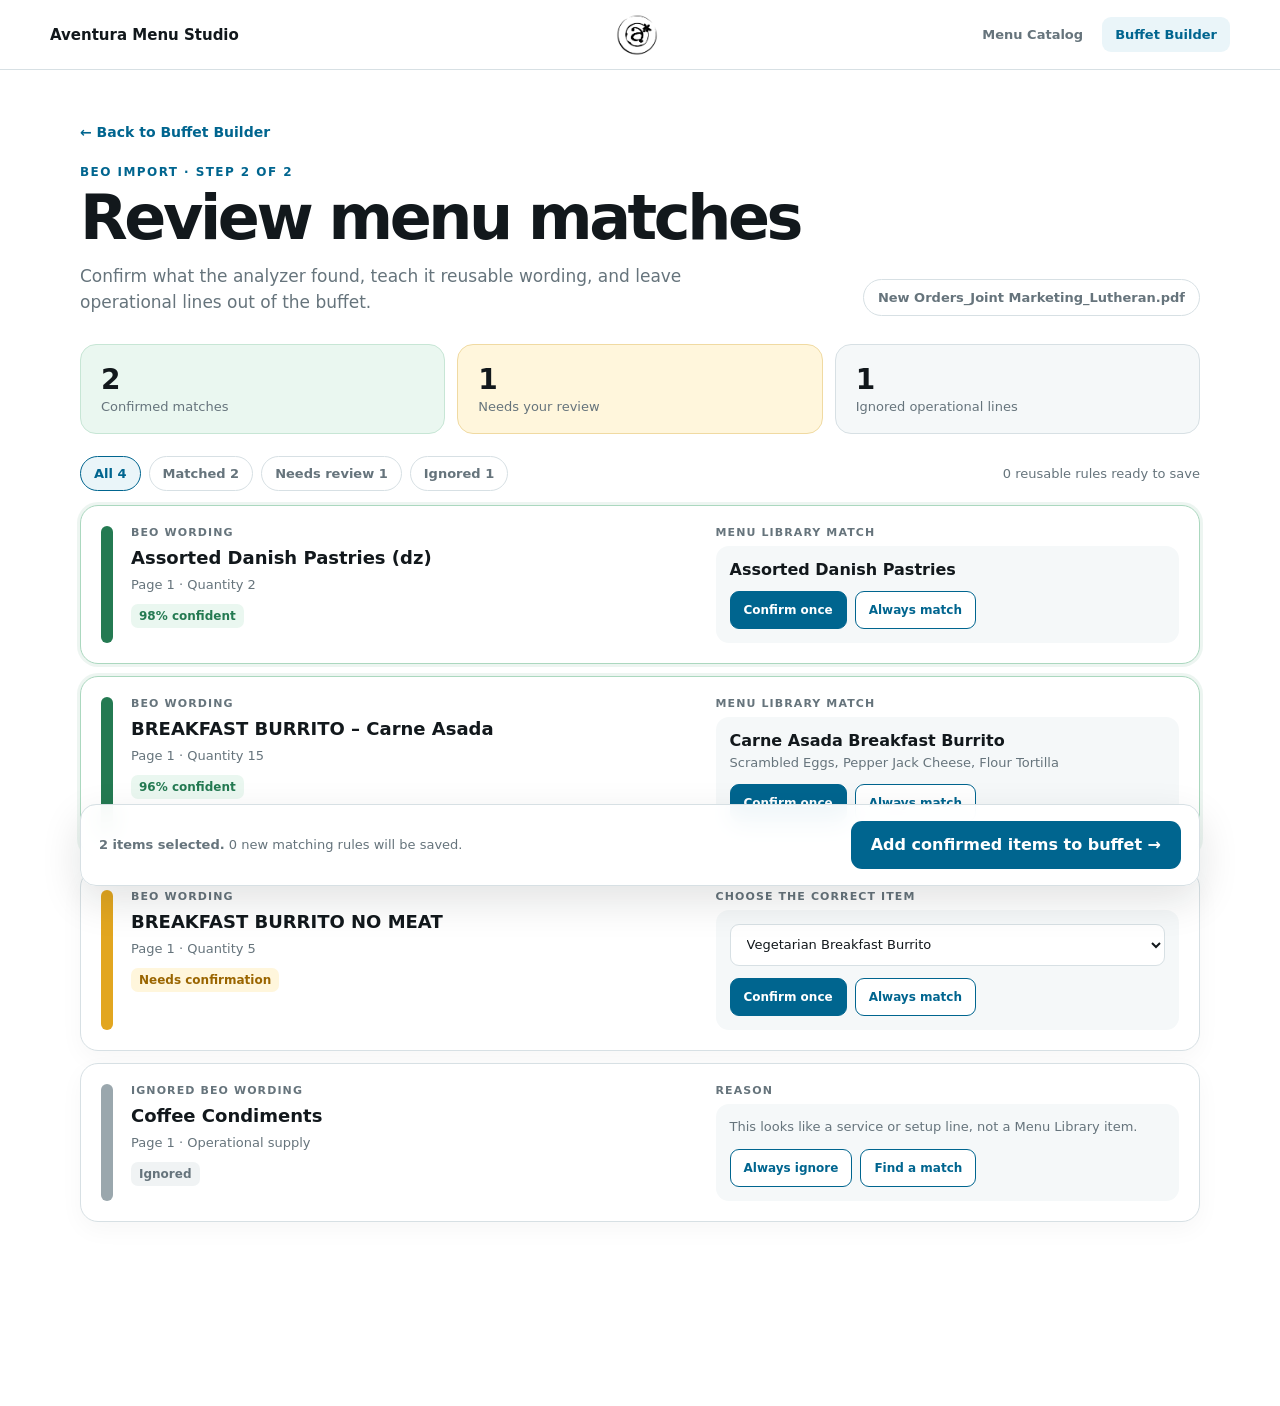
==== beo-learning-example.html @ 434802f7 "Add BEO review and improve menu matching" ====
<!doctype html>
<html lang="en">
<head>
  <meta charset="utf-8">
  <meta name="viewport" content="width=device-width, initial-scale=1">
  <title>BEO Match Review Concept</title>
  <style>
    :root{--blue:#00658f;--blue-dark:#004f70;--blue-soft:#eaf5f9;--ink:#12181c;--muted:#66747c;--line:#d7e0e4;--canvas:#f5f8f9;--green:#247a52;--green-soft:#eaf7f0;--amber:#9a6500;--amber-soft:#fff6dc;--gray-soft:#f0f3f4}
    *{box-sizing:border-box}body{margin:0;background:#fff;color:var(--ink);font-family:Inter,ui-sans-serif,system-ui,-apple-system,BlinkMacSystemFont,"Segoe UI",sans-serif}
    button,select,input{font:inherit}.site-nav{position:relative;min-height:70px;padding:0 max(24px,calc((100% - 1180px)/2));display:flex;align-items:center;justify-content:space-between;border-bottom:1px solid var(--line)}
    .brand{font-size:15px;font-weight:750}.logo{position:absolute;left:calc(50% - 3px);top:50%;width:52px;height:52px;transform:translate(-50%,-50%)}.logo img{width:100%;height:100%;object-fit:contain;filter:brightness(0)}
    .nav-links{display:flex;gap:6px}.nav-links span{padding:10px 13px;border-radius:9px;color:var(--muted);font-size:13px;font-weight:650}.nav-links .active{background:var(--blue-soft);color:var(--blue)}
    main{width:min(1120px,calc(100% - 40px));margin:0 auto;padding:52px 0 80px}.back{display:inline-flex;align-items:center;gap:8px;color:var(--blue);font-size:14px;font-weight:700;text-decoration:none}
    .hero{display:flex;justify-content:space-between;align-items:flex-end;gap:30px;margin:24px 0 28px}.eyebrow{margin:0 0 8px;color:var(--blue);font-size:12px;font-weight:800;letter-spacing:.12em}.hero h1{margin:0;font-size:clamp(38px,5vw,62px);line-height:1;letter-spacing:-.055em}.hero-copy{max-width:620px;margin:14px 0 0;color:var(--muted);font-size:17px;line-height:1.55}
    .file-chip{flex:0 0 auto;padding:10px 14px;border:1px solid var(--line);border-radius:999px;background:#fff;color:var(--muted);font-size:13px;font-weight:650}
    .summary{display:grid;grid-template-columns:repeat(3,1fr);gap:12px;margin-bottom:22px}.summary-card{padding:18px 20px;border:1px solid var(--line);border-radius:16px;background:var(--canvas)}.summary-card strong{display:block;font-size:28px;letter-spacing:-.04em}.summary-card span{color:var(--muted);font-size:13px}.summary-card.green{background:var(--green-soft);border-color:#c7e6d5}.summary-card.amber{background:var(--amber-soft);border-color:#f0daa2}
    .toolbar{display:flex;align-items:center;justify-content:space-between;gap:16px;margin-bottom:14px}.filters{display:flex;gap:8px;flex-wrap:wrap}.filter{padding:9px 13px;border:1px solid var(--line);border-radius:999px;background:#fff;color:var(--muted);font-size:13px;font-weight:700;cursor:pointer}.filter.active{border-color:var(--blue);background:var(--blue-soft);color:var(--blue)}.learned{color:var(--muted);font-size:13px}
    .review-list{display:grid;gap:12px}.review-card{display:grid;grid-template-columns:12px minmax(0,1.1fr) minmax(260px,.9fr);gap:18px;padding:20px;border:1px solid var(--line);border-radius:18px;background:#fff;box-shadow:0 8px 24px rgba(18,24,28,.035)}.status-bar{border-radius:999px;background:var(--green)}.review-card.needs-review .status-bar{background:#e2a620}.review-card.ignored .status-bar{background:#9aa7ad}
    .source-label,.match-label{margin:0 0 7px;color:var(--muted);font-size:11px;font-weight:800;letter-spacing:.1em;text-transform:uppercase}.source-text{font-size:18px;font-weight:760;line-height:1.3}.source-meta{margin-top:8px;color:var(--muted);font-size:13px}.confidence{display:inline-flex;margin-top:12px;padding:5px 8px;border-radius:7px;background:var(--green-soft);color:var(--green);font-size:12px;font-weight:750}.needs-review .confidence{background:var(--amber-soft);color:var(--amber)}.ignored .confidence{background:var(--gray-soft);color:var(--muted)}
    .match-box{padding:14px;border-radius:13px;background:var(--canvas)}.match-title{font-weight:760}.match-description{margin-top:4px;color:var(--muted);font-size:13px;line-height:1.4}.match-actions{display:flex;gap:8px;margin-top:12px}.btn{min-height:38px;padding:0 13px;border-radius:9px;border:1px solid var(--blue);background:#fff;color:var(--blue);font-size:12px;font-weight:760;cursor:pointer}.btn.primary{background:var(--blue);color:#fff}.btn:hover{border-color:var(--blue-dark)}
    select{width:100%;height:42px;padding:0 12px;border:1px solid var(--line);border-radius:9px;background:#fff;color:var(--ink);font-size:13px}.ignore-copy{color:var(--muted);font-size:13px;line-height:1.45}.rule-note{display:none;margin-top:9px;color:var(--green);font-size:12px;font-weight:700}.review-card.learned-rule .rule-note{display:block}.review-card.is-confirmed{border-color:#abd8bf;box-shadow:0 0 0 3px rgba(36,122,82,.08)}.btn:disabled{border-color:#c7e6d5;background:var(--green-soft);color:var(--green);cursor:default}
    .footer-actions{position:sticky;bottom:14px;display:flex;align-items:center;justify-content:space-between;gap:20px;margin-top:22px;padding:16px 18px;border:1px solid var(--line);border-radius:16px;background:rgba(255,255,255,.94);box-shadow:0 15px 40px rgba(18,24,28,.12);backdrop-filter:blur(12px)}.footer-actions p{margin:0;color:var(--muted);font-size:13px}.add-button{min-height:48px;padding:0 20px;border:0;border-radius:11px;background:var(--blue);color:#fff;font-weight:760;cursor:pointer}.toast{position:fixed;top:84px;left:50%;z-index:20;padding:11px 16px;border-radius:10px;background:var(--ink);color:#fff;font-size:13px;font-weight:700;opacity:0;transform:translate(-50%,-10px);pointer-events:none;transition:.2s}.toast.show{opacity:1;transform:translate(-50%,0)}
    @media(max-width:760px){.site-nav{padding:12px 18px;align-items:flex-start;flex-direction:column;gap:8px}.logo{display:none}.nav-links{width:100%;overflow-x:auto}.nav-links span{padding:8px 10px}.hero{display:block;margin-top:20px}.file-chip{display:inline-block;margin-top:16px}.summary{grid-template-columns:1fr}.toolbar{align-items:flex-start;flex-direction:column}.review-card{grid-template-columns:8px 1fr;padding:15px;gap:12px}.review-card>.match{grid-column:2}.match-actions{flex-direction:column}.btn{width:100%}.footer-actions{align-items:stretch;flex-direction:column}.add-button{width:100%}}
  </style>
</head>
<body>
  <nav class="site-nav" aria-label="Main navigation">
    <span class="brand">Aventura Menu Studio</span>
    <a class="logo" href="index.html" aria-label="Aventura Menu Studio home"><img src="aventura-main-logo.png" alt=""></a>
    <div class="nav-links"><span>Menu Catalog</span><span class="active">Buffet Builder</span></div>
  </nav>
  <main>
    <a class="back" href="buffet-groups.html">← Back to Buffet Builder</a>
    <section class="hero">
      <div><p class="eyebrow">BEO IMPORT · STEP 2 OF 2</p><h1>Review menu matches</h1><p class="hero-copy">Confirm what the analyzer found, teach it reusable wording, and leave operational lines out of the buffet.</p></div>
      <div class="file-chip" id="reviewFileName">New Orders_Joint Marketing_Lutheran.pdf</div>
    </section>
    <section class="summary" aria-label="Import summary">
      <div class="summary-card green"><strong id="confirmedCount">2</strong><span>Confirmed matches</span></div>
      <div class="summary-card amber"><strong id="reviewCount">1</strong><span>Needs your review</span></div>
      <div class="summary-card"><strong id="ignoredCount">1</strong><span>Ignored operational lines</span></div>
    </section>
    <div class="toolbar">
      <div class="filters"><button class="filter active" data-filter="all">All 4</button><button class="filter" data-filter="matched">Matched 2</button><button class="filter" data-filter="needs-review">Needs review 1</button><button class="filter" data-filter="ignored">Ignored 1</button></div>
      <span class="learned"><span id="ruleCount">0</span> reusable rules ready to save</span>
    </div>
    <section class="review-list" id="reviewList">
      <article class="review-card matched"><div class="status-bar"></div><div><p class="source-label">BEO wording</p><div class="source-text">Assorted Danish Pastries (dz)</div><div class="source-meta">Page 1 · Quantity 2</div><span class="confidence">98% confident</span></div><div class="match"><p class="match-label">Menu Library match</p><div class="match-box"><div class="match-title">Assorted Danish Pastries</div><div class="match-actions"><button class="btn primary confirm">Confirm once</button><button class="btn learn">Always match</button></div><div class="rule-note">✓ Future BEOs will use this match automatically</div></div></div></article>
      <article class="review-card matched"><div class="status-bar"></div><div><p class="source-label">BEO wording</p><div class="source-text">BREAKFAST BURRITO – Carne Asada</div><div class="source-meta">Page 1 · Quantity 15</div><span class="confidence">96% confident</span></div><div class="match"><p class="match-label">Menu Library match</p><div class="match-box"><div class="match-title">Carne Asada Breakfast Burrito</div><div class="match-description">Scrambled Eggs, Pepper Jack Cheese, Flour Tortilla</div><div class="match-actions"><button class="btn primary confirm">Confirm once</button><button class="btn learn">Always match</button></div><div class="rule-note">✓ Future BEOs will use this match automatically</div></div></div></article>
      <article class="review-card needs-review"><div class="status-bar"></div><div><p class="source-label">BEO wording</p><div class="source-text">BREAKFAST BURRITO NO MEAT</div><div class="source-meta">Page 1 · Quantity 5</div><span class="confidence">Needs confirmation</span></div><div class="match"><p class="match-label">Choose the correct item</p><div class="match-box"><select aria-label="Suggested Menu Library match"><option>Vegetarian Breakfast Burrito</option><option>Vegan Breakfast Burrito</option><option>Carne Asada Breakfast Burrito</option></select><div class="match-actions"><button class="btn primary confirm">Confirm once</button><button class="btn learn">Always match</button></div><div class="rule-note">✓ Future BEOs will use this match automatically</div></div></div></article>
      <article class="review-card ignored"><div class="status-bar"></div><div><p class="source-label">Ignored BEO wording</p><div class="source-text">Coffee Condiments</div><div class="source-meta">Page 1 · Operational supply</div><span class="confidence">Ignored</span></div><div class="match"><p class="match-label">Reason</p><div class="match-box"><div class="ignore-copy">This looks like a service or setup line, not a Menu Library item.</div><div class="match-actions"><button class="btn learn-ignore">Always ignore</button><button class="btn">Find a match</button></div><div class="rule-note">✓ Future BEOs will ignore this wording</div></div></div></article>
    </section>
    <div class="footer-actions"><p><strong><span id="selectedCount">2</span> items selected.</strong> <span id="footerRuleCount">0</span> new matching rules will be saved.</p><button class="add-button" id="addConfirmedItems">Add confirmed items to buffet →</button></div>
  </main>
  <div class="toast" id="actionToast" role="status" aria-live="polite"></div>
  <script>
    const toast=document.getElementById('actionToast');
    const reviewList=document.getElementById('reviewList');
    const escapeHtml=value=>String(value??'').replace(/[&<>'"]/g,char=>({'&':'&amp;','<':'&lt;','>':'&gt;',"'":'&#39;','"':'&quot;'}[char]));
    const showToast=message=>{toast.textContent=message;toast.classList.add('show');clearTimeout(window.toastTimer);window.toastTimer=setTimeout(()=>toast.classList.remove('show'),1800)};
    const reviewData=JSON.parse(sessionStorage.getItem('beoReviewData')||'null');
    if(reviewData){
      document.getElementById('reviewFileName').textContent=reviewData.fileName;
      reviewList.innerHTML=reviewData.matches.map(match=>{
        const state=match.matched?'matched':match.bestScore>=45?'needs-review':'ignored';
        const options=(match.options||[]).map(option=>`<option value="${escapeHtml(option.title)}">${escapeHtml(option.title)} · ${option.score}%</option>`).join('');
        const matchPanel=state==='matched'
          ? `<div class="match-title">${escapeHtml(match.bestTitle)}</div><div class="match-actions"><button class="btn primary confirm">Confirmed ✓</button><button class="btn learn">Always match</button></div><div class="rule-note">✓ Future BEOs will use this match automatically</div>`
          : state==='needs-review'
            ? `<select aria-label="Suggested Menu Library match">${options}</select><div class="match-actions"><button class="btn primary confirm">Confirm once</button><button class="btn learn">Always match</button></div><div class="rule-note">✓ Future BEOs will use this match automatically</div>`
            : `<div class="ignore-copy">No reliable Menu Library match was found. Keep this out of the buffet or create a reusable ignore rule.</div><div class="match-actions"><button class="btn learn-ignore">Always ignore</button></div><div class="rule-note">✓ Future BEOs will ignore this wording</div>`;
        return `<article class="review-card ${state}${match.matched?' is-confirmed':''}" data-source="${escapeHtml(match.text)}" data-selected-title="${escapeHtml(match.matched?match.bestTitle:'')}"><div class="status-bar"></div><div><p class="source-label">${state==='ignored'?'Unmatched BEO wording':'BEO wording'}</p><div class="source-text">${escapeHtml(match.text)}</div><div class="source-meta">${match.quantity?`Quantity ${match.quantity}`:escapeHtml(match.section||'Menu selections')}</div><span class="confidence">${match.matched?`${match.bestScore}% confident`:state==='needs-review'?'Needs confirmation':'No reliable match'}</span></div><div class="match"><p class="match-label">${state==='ignored'?'Status':'Menu Library match'}</p><div class="match-box">${matchPanel}</div></div></article>`;
      }).join('');
    }
    const updateCounts=()=>{const cards=[...document.querySelectorAll('.review-card')];const confirmed=cards.filter(card=>card.classList.contains('is-confirmed')).length;const review=cards.filter(card=>card.classList.contains('needs-review')&&!card.classList.contains('is-confirmed')).length;const ignored=cards.filter(card=>card.classList.contains('ignored')).length;const rules=cards.filter(card=>card.classList.contains('learned-rule')).length;document.getElementById('confirmedCount').textContent=confirmed;document.getElementById('reviewCount').textContent=review;document.getElementById('ignoredCount').textContent=ignored;document.getElementById('selectedCount').textContent=confirmed;document.getElementById('ruleCount').textContent=rules;document.getElementById('footerRuleCount').textContent=rules;document.querySelector('[data-filter="all"]').textContent=`All ${cards.length}`;document.querySelector('[data-filter="matched"]').textContent=`Matched ${cards.filter(card=>card.classList.contains('matched')).length}`;document.querySelector('[data-filter="needs-review"]').textContent=`Needs review ${cards.filter(card=>card.classList.contains('needs-review')).length}`;document.querySelector('[data-filter="ignored"]').textContent=`Ignored ${ignored}`;};
    document.querySelectorAll('.review-card.matched').forEach(card=>card.classList.add('is-confirmed'));
    document.querySelectorAll('.filter').forEach(button=>button.addEventListener('click',()=>{document.querySelectorAll('.filter').forEach(item=>item.classList.remove('active'));button.classList.add('active');const filter=button.dataset.filter;document.querySelectorAll('.review-card').forEach(card=>card.hidden=filter!=='all'&&!card.classList.contains(filter));showToast(`Showing ${button.textContent.toLowerCase()}`);}));
    reviewList.addEventListener('click',event=>{
      const button=event.target.closest('button');if(!button)return;
      const card=button.closest('.review-card');
      if(button.classList.contains('confirm')){const select=card.querySelector('select');card.dataset.selectedTitle=select?select.value:card.querySelector('.match-title')?.textContent||'';card.classList.add('is-confirmed');button.textContent='Confirmed ✓';button.disabled=true;updateCounts();showToast('Item confirmed and ready for the buffet');}
      if(button.classList.contains('learn')){const select=card.querySelector('select');const title=select?select.value:card.querySelector('.match-title')?.textContent||'';card.dataset.selectedTitle=title;card.classList.add('is-confirmed');card.classList.toggle('learned-rule');button.textContent=card.classList.contains('learned-rule')?'Remove rule':'Always match';const rules=JSON.parse(localStorage.getItem('beoMatchingRules')||'{}');if(card.classList.contains('learned-rule'))rules[card.dataset.source]=title;else delete rules[card.dataset.source];localStorage.setItem('beoMatchingRules',JSON.stringify(rules));updateCounts();showToast(card.classList.contains('learned-rule')?'Reusable matching rule added':'Reusable rule removed');}
      if(button.classList.contains('learn-ignore')){card.classList.toggle('learned-rule');button.textContent=card.classList.contains('learned-rule')?'Remove rule':'Always ignore';const rules=JSON.parse(localStorage.getItem('beoIgnoreRules')||'[]').filter(text=>text!==card.dataset.source);if(card.classList.contains('learned-rule'))rules.push(card.dataset.source);localStorage.setItem('beoIgnoreRules',JSON.stringify(rules));updateCounts();showToast(card.classList.contains('learned-rule')?'Ignore rule added':'Ignore rule removed');}
    });
    document.getElementById('addConfirmedItems').addEventListener('click',()=>{const titles=[...document.querySelectorAll('.review-card.is-confirmed')].map(card=>card.dataset.selectedTitle).filter(Boolean).filter((title,index,titles)=>titles.indexOf(title)===index);if(!titles.length){showToast('Confirm at least one item first');return;}sessionStorage.setItem('beoReviewConfirmedItems',JSON.stringify(titles));sessionStorage.removeItem('beoReviewData');window.location.href='buffet-groups.html?source=beo-review';});
    updateCounts();
  </script>
</body>
</html>
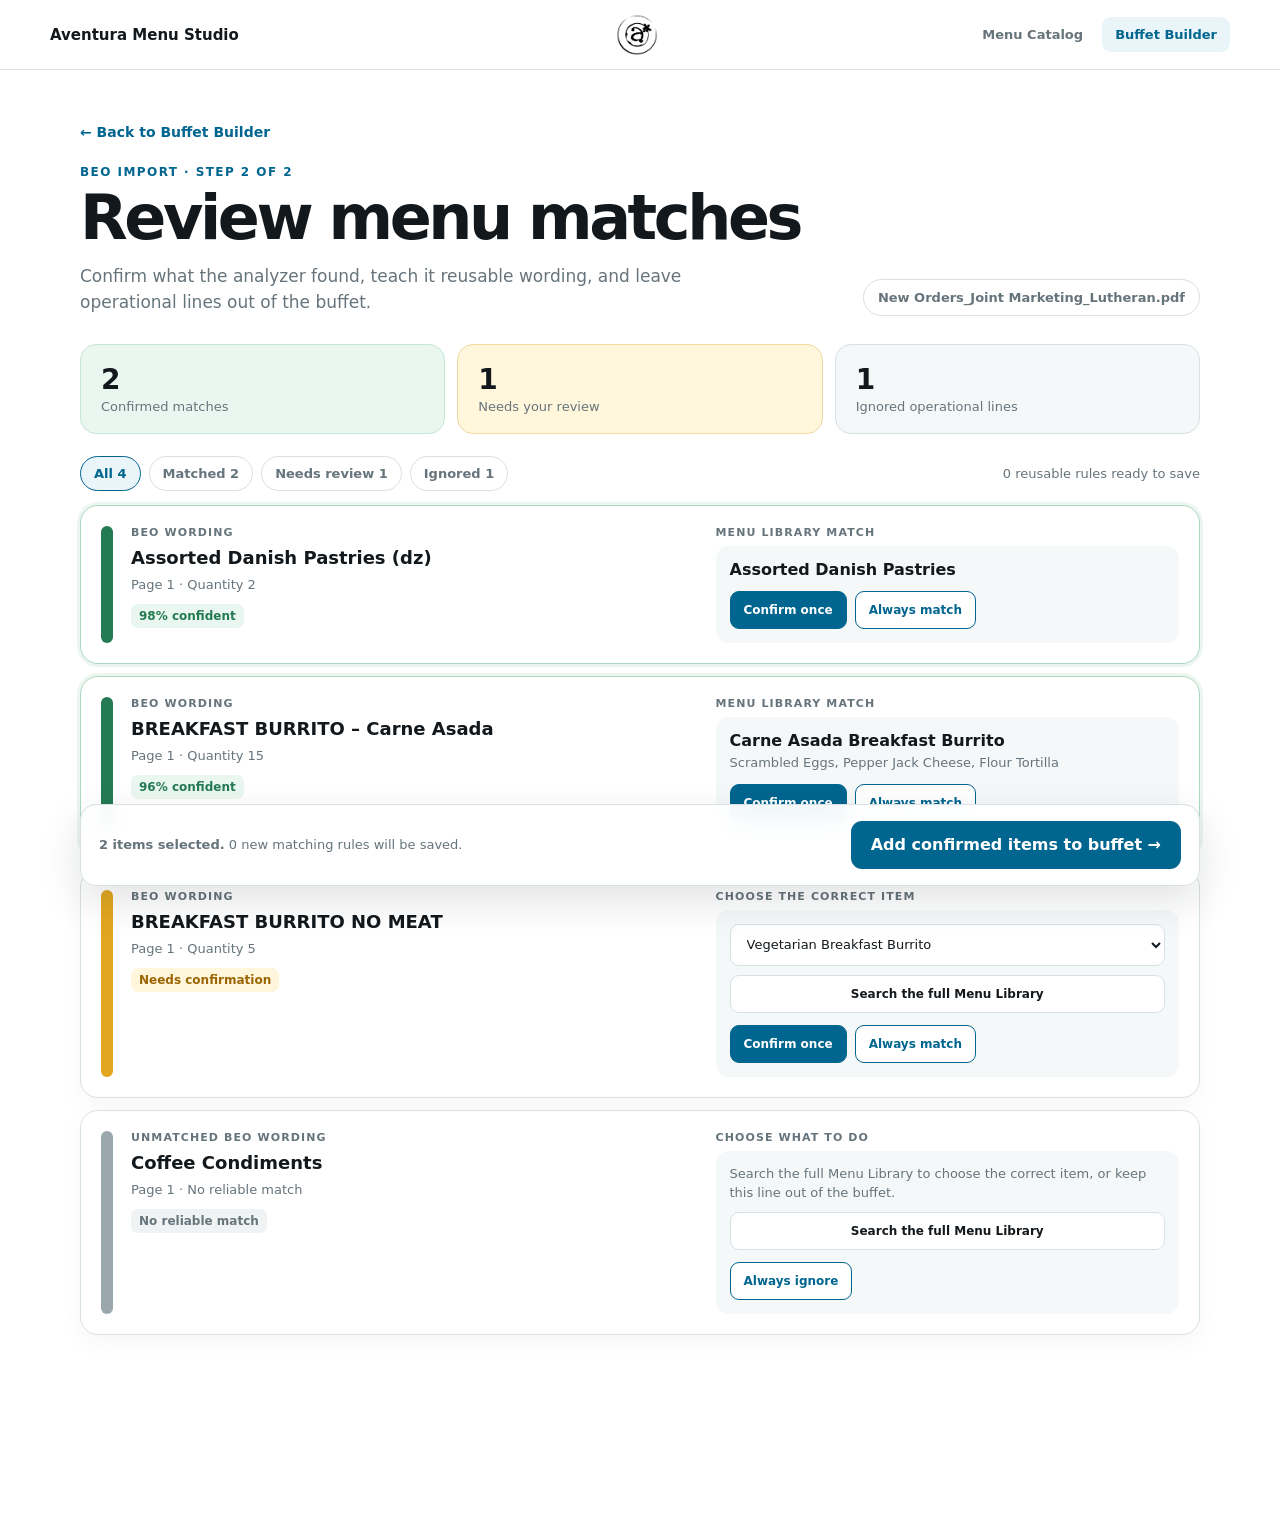
==== commit 2db6ae3d: "Add full library search to BEO review" ====
--- a/beo-learning-example.html
+++ b/beo-learning-example.html
@@ -19,6 +19,7 @@
     .source-label,.match-label{margin:0 0 7px;color:var(--muted);font-size:11px;font-weight:800;letter-spacing:.1em;text-transform:uppercase}.source-text{font-size:18px;font-weight:760;line-height:1.3}.source-meta{margin-top:8px;color:var(--muted);font-size:13px}.confidence{display:inline-flex;margin-top:12px;padding:5px 8px;border-radius:7px;background:var(--green-soft);color:var(--green);font-size:12px;font-weight:750}.needs-review .confidence{background:var(--amber-soft);color:var(--amber)}.ignored .confidence{background:var(--gray-soft);color:var(--muted)}
     .match-box{padding:14px;border-radius:13px;background:var(--canvas)}.match-title{font-weight:760}.match-description{margin-top:4px;color:var(--muted);font-size:13px;line-height:1.4}.match-actions{display:flex;gap:8px;margin-top:12px}.btn{min-height:38px;padding:0 13px;border-radius:9px;border:1px solid var(--blue);background:#fff;color:var(--blue);font-size:12px;font-weight:760;cursor:pointer}.btn.primary{background:var(--blue);color:#fff}.btn:hover{border-color:var(--blue-dark)}
     select{width:100%;height:42px;padding:0 12px;border:1px solid var(--line);border-radius:9px;background:#fff;color:var(--ink);font-size:13px}.ignore-copy{color:var(--muted);font-size:13px;line-height:1.45}.rule-note{display:none;margin-top:9px;color:var(--green);font-size:12px;font-weight:700}.review-card.learned-rule .rule-note{display:block}.review-card.is-confirmed{border-color:#abd8bf;box-shadow:0 0 0 3px rgba(36,122,82,.08)}.btn:disabled{border-color:#c7e6d5;background:var(--green-soft);color:var(--green);cursor:default}
+    .library-search-toggle{width:100%;margin-top:9px;border-color:var(--line);color:var(--ink);background:#fff}.library-search{margin-top:10px;padding-top:12px;border-top:1px solid var(--line)}.library-search[hidden]{display:none}.library-search input{width:100%;height:44px;padding:0 13px;border:1px solid var(--blue);border-radius:9px;background:#fff;color:var(--ink);outline:0}.library-search input:focus{box-shadow:0 0 0 3px rgba(0,101,143,.12)}.library-results{display:grid;gap:6px;max-height:250px;margin-top:8px;overflow:auto}.library-result{width:100%;padding:11px 12px;border:1px solid var(--line);border-radius:9px;background:#fff;color:var(--ink);text-align:left;cursor:pointer}.library-result:hover,.library-result:focus{border-color:var(--blue);background:var(--blue-soft)}.library-result strong{display:block;font-size:13px}.library-result span{display:block;margin-top:3px;color:var(--muted);font-size:12px;line-height:1.35}.library-empty{padding:10px;color:var(--muted);font-size:12px}.chosen-library-item{margin-top:10px;padding:11px;border:1px solid #abd8bf;border-radius:9px;background:var(--green-soft);color:var(--green);font-size:13px;font-weight:750}
     .footer-actions{position:sticky;bottom:14px;display:flex;align-items:center;justify-content:space-between;gap:20px;margin-top:22px;padding:16px 18px;border:1px solid var(--line);border-radius:16px;background:rgba(255,255,255,.94);box-shadow:0 15px 40px rgba(18,24,28,.12);backdrop-filter:blur(12px)}.footer-actions p{margin:0;color:var(--muted);font-size:13px}.add-button{min-height:48px;padding:0 20px;border:0;border-radius:11px;background:var(--blue);color:#fff;font-weight:760;cursor:pointer}.toast{position:fixed;top:84px;left:50%;z-index:20;padding:11px 16px;border-radius:10px;background:var(--ink);color:#fff;font-size:13px;font-weight:700;opacity:0;transform:translate(-50%,-10px);pointer-events:none;transition:.2s}.toast.show{opacity:1;transform:translate(-50%,0)}
     @media(max-width:760px){.site-nav{padding:12px 18px;align-items:flex-start;flex-direction:column;gap:8px}.logo{display:none}.nav-links{width:100%;overflow-x:auto}.nav-links span{padding:8px 10px}.hero{display:block;margin-top:20px}.file-chip{display:inline-block;margin-top:16px}.summary{grid-template-columns:1fr}.toolbar{align-items:flex-start;flex-direction:column}.review-card{grid-template-columns:8px 1fr;padding:15px;gap:12px}.review-card>.match{grid-column:2}.match-actions{flex-direction:column}.btn{width:100%}.footer-actions{align-items:stretch;flex-direction:column}.add-button{width:100%}}
   </style>
@@ -47,8 +48,8 @@
     <section class="review-list" id="reviewList">
       <article class="review-card matched"><div class="status-bar"></div><div><p class="source-label">BEO wording</p><div class="source-text">Assorted Danish Pastries (dz)</div><div class="source-meta">Page 1 · Quantity 2</div><span class="confidence">98% confident</span></div><div class="match"><p class="match-label">Menu Library match</p><div class="match-box"><div class="match-title">Assorted Danish Pastries</div><div class="match-actions"><button class="btn primary confirm">Confirm once</button><button class="btn learn">Always match</button></div><div class="rule-note">✓ Future BEOs will use this match automatically</div></div></div></article>
       <article class="review-card matched"><div class="status-bar"></div><div><p class="source-label">BEO wording</p><div class="source-text">BREAKFAST BURRITO – Carne Asada</div><div class="source-meta">Page 1 · Quantity 15</div><span class="confidence">96% confident</span></div><div class="match"><p class="match-label">Menu Library match</p><div class="match-box"><div class="match-title">Carne Asada Breakfast Burrito</div><div class="match-description">Scrambled Eggs, Pepper Jack Cheese, Flour Tortilla</div><div class="match-actions"><button class="btn primary confirm">Confirm once</button><button class="btn learn">Always match</button></div><div class="rule-note">✓ Future BEOs will use this match automatically</div></div></div></article>
-      <article class="review-card needs-review"><div class="status-bar"></div><div><p class="source-label">BEO wording</p><div class="source-text">BREAKFAST BURRITO NO MEAT</div><div class="source-meta">Page 1 · Quantity 5</div><span class="confidence">Needs confirmation</span></div><div class="match"><p class="match-label">Choose the correct item</p><div class="match-box"><select aria-label="Suggested Menu Library match"><option>Vegetarian Breakfast Burrito</option><option>Vegan Breakfast Burrito</option><option>Carne Asada Breakfast Burrito</option></select><div class="match-actions"><button class="btn primary confirm">Confirm once</button><button class="btn learn">Always match</button></div><div class="rule-note">✓ Future BEOs will use this match automatically</div></div></div></article>
-      <article class="review-card ignored"><div class="status-bar"></div><div><p class="source-label">Ignored BEO wording</p><div class="source-text">Coffee Condiments</div><div class="source-meta">Page 1 · Operational supply</div><span class="confidence">Ignored</span></div><div class="match"><p class="match-label">Reason</p><div class="match-box"><div class="ignore-copy">This looks like a service or setup line, not a Menu Library item.</div><div class="match-actions"><button class="btn learn-ignore">Always ignore</button><button class="btn">Find a match</button></div><div class="rule-note">✓ Future BEOs will ignore this wording</div></div></div></article>
+      <article class="review-card needs-review" data-source="BREAKFAST BURRITO NO MEAT" data-selected-title=""><div class="status-bar"></div><div><p class="source-label">BEO wording</p><div class="source-text">BREAKFAST BURRITO NO MEAT</div><div class="source-meta">Page 1 · Quantity 5</div><span class="confidence">Needs confirmation</span></div><div class="match"><p class="match-label">Choose the correct item</p><div class="match-box"><select aria-label="Suggested Menu Library match"><option>Vegetarian Breakfast Burrito</option><option>Vegan Breakfast Burrito</option><option>Carne Asada Breakfast Burrito</option></select><button class="btn library-search-toggle">Search the full Menu Library</button><div class="library-search" hidden><input type="search" placeholder="Search by menu item name or description" aria-label="Search the full Menu Library"><div class="library-results"></div></div><div class="chosen-library-item" hidden></div><div class="match-actions"><button class="btn primary confirm">Confirm once</button><button class="btn learn">Always match</button></div><div class="rule-note">✓ Future BEOs will use this match automatically</div></div></div></article>
+      <article class="review-card ignored" data-source="Coffee Condiments" data-selected-title=""><div class="status-bar"></div><div><p class="source-label">Unmatched BEO wording</p><div class="source-text">Coffee Condiments</div><div class="source-meta">Page 1 · No reliable match</div><span class="confidence">No reliable match</span></div><div class="match"><p class="match-label">Choose what to do</p><div class="match-box"><div class="ignore-copy">Search the full Menu Library to choose the correct item, or keep this line out of the buffet.</div><button class="btn library-search-toggle">Search the full Menu Library</button><div class="library-search" hidden><input type="search" placeholder="Search by menu item name or description" aria-label="Search the full Menu Library"><div class="library-results"></div></div><div class="chosen-library-item" hidden></div><div class="match-actions"><button class="btn primary confirm" hidden>Confirm once</button><button class="btn learn" hidden>Always match</button><button class="btn learn-ignore">Always ignore</button></div><div class="rule-note">✓ Future BEOs will remember this choice</div></div></div></article>
     </section>
     <div class="footer-actions"><p><strong><span id="selectedCount">2</span> items selected.</strong> <span id="footerRuleCount">0</span> new matching rules will be saved.</p><button class="add-button" id="addConfirmedItems">Add confirmed items to buffet →</button></div>
   </main>
@@ -67,20 +68,33 @@
         const matchPanel=state==='matched'
           ? `<div class="match-title">${escapeHtml(match.bestTitle)}</div><div class="match-actions"><button class="btn primary confirm">Confirmed ✓</button><button class="btn learn">Always match</button></div><div class="rule-note">✓ Future BEOs will use this match automatically</div>`
           : state==='needs-review'
-            ? `<select aria-label="Suggested Menu Library match">${options}</select><div class="match-actions"><button class="btn primary confirm">Confirm once</button><button class="btn learn">Always match</button></div><div class="rule-note">✓ Future BEOs will use this match automatically</div>`
-            : `<div class="ignore-copy">No reliable Menu Library match was found. Keep this out of the buffet or create a reusable ignore rule.</div><div class="match-actions"><button class="btn learn-ignore">Always ignore</button></div><div class="rule-note">✓ Future BEOs will ignore this wording</div>`;
+            ? `<select aria-label="Suggested Menu Library match">${options}</select><button class="btn library-search-toggle">Search the full Menu Library</button><div class="library-search" hidden><input type="search" placeholder="Search by menu item name or description" aria-label="Search the full Menu Library"><div class="library-results"></div></div><div class="chosen-library-item" hidden></div><div class="match-actions"><button class="btn primary confirm">Confirm once</button><button class="btn learn">Always match</button></div><div class="rule-note">✓ Future BEOs will use this match automatically</div>`
+            : `<div class="ignore-copy">No reliable Menu Library match was found. Search the full library to choose the correct item, or keep this line out of the buffet.</div><button class="btn library-search-toggle">Search the full Menu Library</button><div class="library-search" hidden><input type="search" placeholder="Search by menu item name or description" aria-label="Search the full Menu Library"><div class="library-results"></div></div><div class="chosen-library-item" hidden></div><div class="match-actions"><button class="btn primary confirm" hidden>Confirm once</button><button class="btn learn" hidden>Always match</button><button class="btn learn-ignore">Always ignore</button></div><div class="rule-note">✓ Future BEOs will remember this choice</div>`;
         return `<article class="review-card ${state}${match.matched?' is-confirmed':''}" data-source="${escapeHtml(match.text)}" data-selected-title="${escapeHtml(match.matched?match.bestTitle:'')}"><div class="status-bar"></div><div><p class="source-label">${state==='ignored'?'Unmatched BEO wording':'BEO wording'}</p><div class="source-text">${escapeHtml(match.text)}</div><div class="source-meta">${match.quantity?`Quantity ${match.quantity}`:escapeHtml(match.section||'Menu selections')}</div><span class="confidence">${match.matched?`${match.bestScore}% confident`:state==='needs-review'?'Needs confirmation':'No reliable match'}</span></div><div class="match"><p class="match-label">${state==='ignored'?'Status':'Menu Library match'}</p><div class="match-box">${matchPanel}</div></div></article>`;
       }).join('');
     }
-    const updateCounts=()=>{const cards=[...document.querySelectorAll('.review-card')];const confirmed=cards.filter(card=>card.classList.contains('is-confirmed')).length;const review=cards.filter(card=>card.classList.contains('needs-review')&&!card.classList.contains('is-confirmed')).length;const ignored=cards.filter(card=>card.classList.contains('ignored')).length;const rules=cards.filter(card=>card.classList.contains('learned-rule')).length;document.getElementById('confirmedCount').textContent=confirmed;document.getElementById('reviewCount').textContent=review;document.getElementById('ignoredCount').textContent=ignored;document.getElementById('selectedCount').textContent=confirmed;document.getElementById('ruleCount').textContent=rules;document.getElementById('footerRuleCount').textContent=rules;document.querySelector('[data-filter="all"]').textContent=`All ${cards.length}`;document.querySelector('[data-filter="matched"]').textContent=`Matched ${cards.filter(card=>card.classList.contains('matched')).length}`;document.querySelector('[data-filter="needs-review"]').textContent=`Needs review ${cards.filter(card=>card.classList.contains('needs-review')).length}`;document.querySelector('[data-filter="ignored"]').textContent=`Ignored ${ignored}`;};
+    let menuLibrary=[];
+    fetch('data.json').then(response=>response.json()).then(items=>{menuLibrary=items}).catch(()=>showToast('Menu Library search could not load'));
+    const selectedTitleForCard=card=>card.dataset.searchTitle||card.querySelector('select')?.value||card.querySelector('.match-title')?.textContent||'';
+    const updateCounts=()=>{const cards=[...document.querySelectorAll('.review-card')];const confirmed=cards.filter(card=>card.classList.contains('is-confirmed')).length;const review=cards.filter(card=>card.classList.contains('needs-review')&&!card.classList.contains('is-confirmed')).length;const ignored=cards.filter(card=>card.classList.contains('ignored')&&!card.classList.contains('is-confirmed')).length;const rules=cards.filter(card=>card.classList.contains('learned-rule')).length;document.getElementById('confirmedCount').textContent=confirmed;document.getElementById('reviewCount').textContent=review;document.getElementById('ignoredCount').textContent=ignored;document.getElementById('selectedCount').textContent=confirmed;document.getElementById('ruleCount').textContent=rules;document.getElementById('footerRuleCount').textContent=rules;document.querySelector('[data-filter="all"]').textContent=`All ${cards.length}`;document.querySelector('[data-filter="matched"]').textContent=`Matched ${cards.filter(card=>card.classList.contains('matched')||card.classList.contains('is-confirmed')).length}`;document.querySelector('[data-filter="needs-review"]').textContent=`Needs review ${cards.filter(card=>card.classList.contains('needs-review')&&!card.classList.contains('is-confirmed')).length}`;document.querySelector('[data-filter="ignored"]').textContent=`Ignored ${ignored}`;};
     document.querySelectorAll('.review-card.matched').forEach(card=>card.classList.add('is-confirmed'));
     document.querySelectorAll('.filter').forEach(button=>button.addEventListener('click',()=>{document.querySelectorAll('.filter').forEach(item=>item.classList.remove('active'));button.classList.add('active');const filter=button.dataset.filter;document.querySelectorAll('.review-card').forEach(card=>card.hidden=filter!=='all'&&!card.classList.contains(filter));showToast(`Showing ${button.textContent.toLowerCase()}`);}));
     reviewList.addEventListener('click',event=>{
       const button=event.target.closest('button');if(!button)return;
       const card=button.closest('.review-card');
-      if(button.classList.contains('confirm')){const select=card.querySelector('select');card.dataset.selectedTitle=select?select.value:card.querySelector('.match-title')?.textContent||'';card.classList.add('is-confirmed');button.textContent='Confirmed ✓';button.disabled=true;updateCounts();showToast('Item confirmed and ready for the buffet');}
-      if(button.classList.contains('learn')){const select=card.querySelector('select');const title=select?select.value:card.querySelector('.match-title')?.textContent||'';card.dataset.selectedTitle=title;card.classList.add('is-confirmed');card.classList.toggle('learned-rule');button.textContent=card.classList.contains('learned-rule')?'Remove rule':'Always match';const rules=JSON.parse(localStorage.getItem('beoMatchingRules')||'{}');if(card.classList.contains('learned-rule'))rules[card.dataset.source]=title;else delete rules[card.dataset.source];localStorage.setItem('beoMatchingRules',JSON.stringify(rules));updateCounts();showToast(card.classList.contains('learned-rule')?'Reusable matching rule added':'Reusable rule removed');}
+      if(button.classList.contains('library-search-toggle')){const panel=card.querySelector('.library-search');panel.hidden=!panel.hidden;button.textContent=panel.hidden?'Search the full Menu Library':'Close Menu Library search';if(!panel.hidden)card.querySelector('.library-search input').focus();}
+      if(button.classList.contains('library-result')){const title=button.dataset.title;card.dataset.searchTitle=title;card.dataset.selectedTitle=title;const chosen=card.querySelector('.chosen-library-item');chosen.textContent=`Selected: ${title}`;chosen.hidden=false;card.querySelector('.library-search').hidden=true;card.querySelector('.library-search-toggle').textContent='Change Menu Library selection';card.querySelectorAll('.confirm,.learn').forEach(action=>action.hidden=false);showToast(`${title} selected`);}
+      if(button.classList.contains('confirm')){card.dataset.selectedTitle=selectedTitleForCard(card);card.classList.add('is-confirmed');button.textContent='Confirmed ✓';button.disabled=true;updateCounts();showToast('Item confirmed and ready for the buffet');}
+      if(button.classList.contains('learn')){const title=selectedTitleForCard(card);card.dataset.selectedTitle=title;card.classList.add('is-confirmed');card.classList.toggle('learned-rule');button.textContent=card.classList.contains('learned-rule')?'Remove rule':'Always match';const rules=JSON.parse(localStorage.getItem('beoMatchingRules')||'{}');if(card.classList.contains('learned-rule'))rules[card.dataset.source]=title;else delete rules[card.dataset.source];localStorage.setItem('beoMatchingRules',JSON.stringify(rules));updateCounts();showToast(card.classList.contains('learned-rule')?'Reusable matching rule added':'Reusable rule removed');}
       if(button.classList.contains('learn-ignore')){card.classList.toggle('learned-rule');button.textContent=card.classList.contains('learned-rule')?'Remove rule':'Always ignore';const rules=JSON.parse(localStorage.getItem('beoIgnoreRules')||'[]').filter(text=>text!==card.dataset.source);if(card.classList.contains('learned-rule'))rules.push(card.dataset.source);localStorage.setItem('beoIgnoreRules',JSON.stringify(rules));updateCounts();showToast(card.classList.contains('learned-rule')?'Ignore rule added':'Ignore rule removed');}
+    });
+    reviewList.addEventListener('input',event=>{
+      if(!event.target.matches('.library-search input'))return;
+      const query=event.target.value.trim().toLowerCase();
+      const results=event.target.closest('.library-search').querySelector('.library-results');
+      if(query.length<2){results.innerHTML='<div class="library-empty">Type at least 2 letters to search.</div>';return;}
+      const matches=menuLibrary.filter(item=>`${item.Title||''} ${item.MenuDescription||''}`.toLowerCase().includes(query)).slice(0,8);
+      results.innerHTML=matches.length?matches.map(item=>`<button class="library-result" data-title="${escapeHtml(item.Title)}"><strong>${escapeHtml(item.Title)}</strong>${item.MenuDescription?`<span>${escapeHtml(item.MenuDescription)}</span>`:''}</button>`).join(''):'<div class="library-empty">No items found. Try another word.</div>';
     });
     document.getElementById('addConfirmedItems').addEventListener('click',()=>{const titles=[...document.querySelectorAll('.review-card.is-confirmed')].map(card=>card.dataset.selectedTitle).filter(Boolean).filter((title,index,titles)=>titles.indexOf(title)===index);if(!titles.length){showToast('Confirm at least one item first');return;}sessionStorage.setItem('beoReviewConfirmedItems',JSON.stringify(titles));sessionStorage.removeItem('beoReviewData');window.location.href='buffet-groups.html?source=beo-review';});
     updateCounts();
